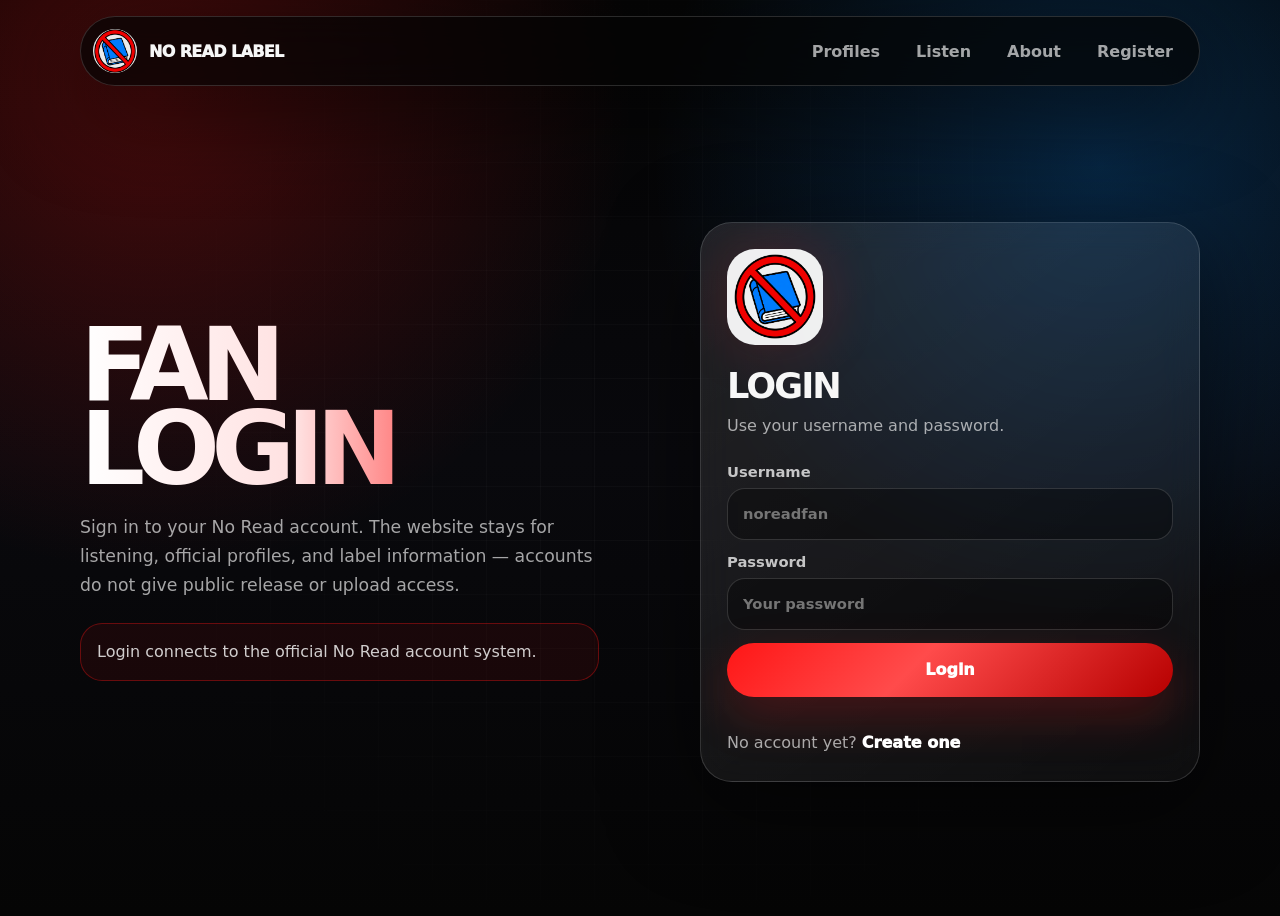
==== account.html @ b24e2988 "Initial commit" ====
<!DOCTYPE html>
<html lang="en">
<head>
  <meta charset="UTF-8">
  <meta name="viewport" content="width=device-width, initial-scale=1.0">
  <title>No Read Label — Account</title>
  <meta name="description" content="Your No Read Label fan account.">
  <link rel="stylesheet" href="auth.css">
</head>
<body>
  <div class="shell">
    <nav class="nav">
      <a class="brand" href="index.html"><img src="assets/no-read-logo.png" alt="No Read logo"><span>No Read Label</span></a>
      <div class="nav-links">
        <a href="index.html#profiles">Profiles</a>
        <a href="index.html#music">Listen</a>
        <a href="index.html#about">About</a>
        <a id="accountNavName" href="account.html">Account</a>
      </div>
    </nav>

    <main class="auth-wrap">
      <section class="hero">
        <h1><span>Your</span><span>Account</span></h1>
        <p>This account area is for fan identity only. No Read still does not give everyone access to release/upload tools.</p>
        <div class="notice">Account status is checked securely through the official No Read account system.</div>
      </section>

      <section class="card">
        <div class="card-head">
          <div class="logo-box"><img src="assets/no-read-logo.png" alt="No Read logo"></div>
          <h2>Profile</h2>
          <p id="subtitle">Checking your session...</p>
        </div>

        <div id="message" class="message show">Checking your account...</div>

        <div class="account-content">
          <div id="userCard" class="user-card"></div>
          <a class="button secondary" href="index.html#profiles">Open listening profiles</a>
          <button id="verifyBtn" type="button">Verify with server</button>
        <button id="logoutBtn" type="button">Logout</button>
        </div>
      </section>
    </main>
  </div>

  <script src="auth-client.browser.js?v=20260525-1"></script>
  <script>
    const message = document.getElementById('message');
    const subtitle = document.getElementById('subtitle');
    const userCard = document.getElementById('userCard');
    const logoutBtn = document.getElementById('logoutBtn');
    const verifyBtn = document.getElementById('verifyBtn');

    const showMessage = (text, type = '') => {
      message.textContent = text;
      message.className = `message show ${type}`;
    };

    const escapeHtml = (value) => String(value === undefined || value === null ? '' : value)
      .replace(/&/g, '&amp;')
      .replace(/</g, '&lt;')
      .replace(/>/g, '&gt;')
      .replace(/"/g, '&quot;')
      .replace(/'/g, '&#039;');

    const renderUser = (user, statusPayload) => {
      const safe = user && typeof user === 'object' ? user : {};
      const status = statusPayload && (statusPayload.status || statusPayload.state || statusPayload.authenticated);
      const rows = [
        ['Username', safe.username || safe.name || 'Unknown'],
        ['Email', safe.email || 'Not shown'],
        ['User ID', safe.id || safe.userId || safe._id || 'Not shown'],
        ['Status', status === undefined ? 'Logged in' : status]
      ];
      userCard.innerHTML = rows.map(([label, value]) => `
        <div class="user-row"><span>${escapeHtml(label)}</span><strong>${escapeHtml(value)}</strong></div>
      `).join('');
    };

    const loadAccount = async () => {
      const accountNavName = document.getElementById('accountNavName');
      const savedUser = window.NoReadAuth.getSavedUser();

      if (savedUser) {
        renderUser(savedUser, null);
        const name = window.NoReadAuth.getDisplayName() || savedUser.username || savedUser.name || 'Account';
        if (accountNavName) accountNavName.textContent = name;
        subtitle.textContent = 'Saved session found. Verifying...';
        showMessage('Checking your saved login...', '');
      }

      const state = await window.NoReadAuth.getSessionState({ verify: true });

      if (!state.loggedIn) {
        subtitle.textContent = 'You are not logged in.';
        userCard.innerHTML = '';
        showMessage('Please login first. Redirecting...', 'error');
        setTimeout(() => { window.location.href = 'login.html'; }, 700);
        return;
      }

      const user = state.user || savedUser || { username: 'Account' };
      renderUser(user, state.payload || null);
      const name = window.NoReadAuth.getDisplayName() || user.username || user.name || 'Account';
      if (accountNavName) accountNavName.textContent = name;
      subtitle.textContent = state.source === 'server' ? 'Server session verified.' : 'Saved login loaded.';
      showMessage(state.source === 'server' ? 'Logged in. Server session verified.' : 'Logged in from saved account data.', 'success');
    };

    const verifySession = async () => {
      verifyBtn.disabled = true;
      verifyBtn.textContent = 'Verifying...';
      try {
        const mePayload = await window.NoReadAuth.getAuthMe();
        let statusPayload = null;
        try { statusPayload = await window.NoReadAuth.getAuthStatus(); } catch (ignored) {}
        const user = window.NoReadAuth.extractAuthUser(mePayload, window.NoReadAuth.getSavedUser() || {});
        window.NoReadAuth.saveUser(user);
        renderUser(user, statusPayload);
        subtitle.textContent = 'Server session verified.';
        showMessage('Server session verified.', 'success');
      } catch (error) {
        showMessage(error && error.message ? error.message : 'Server verification failed.', 'error');
      } finally {
        verifyBtn.disabled = false;
        verifyBtn.textContent = 'Verify with server';
      }
    };

    verifyBtn.addEventListener('click', verifySession);

    logoutBtn.addEventListener('click', async () => {
      logoutBtn.disabled = true;
      logoutBtn.textContent = 'Logging out...';
      try { await window.NoReadAuth.logoutAccount(); }
      catch (ignored) { window.NoReadAuth.clearLocalSession(); }
      window.location.href = 'login.html';
    });

    loadAccount();
  </script>
</body>
</html>
---- auth.css ----
:root {
  --bg: #050505;
  --panel: rgba(255, 255, 255, 0.075);
  --panel-strong: rgba(255, 255, 255, 0.12);
  --text: #f7f7f7;
  --muted: rgba(247, 247, 247, 0.66);
  --line: rgba(255, 255, 255, 0.15);
  --red: #ff1616;
  --red-2: #b60000;
  --blue: #0c8cff;
  --blue-2: #005bd1;
  --shadow: 0 25px 90px rgba(0, 0, 0, 0.5);
}
* { box-sizing: border-box; margin: 0; padding: 0; }
html { min-height: 100%; }
body {
  min-height: 100vh;
  font-family: Inter, ui-sans-serif, system-ui, -apple-system, BlinkMacSystemFont, "Segoe UI", sans-serif;
  color: var(--text);
  background:
    radial-gradient(circle at 12% 10%, rgba(255, 22, 22, 0.25), transparent 30rem),
    radial-gradient(circle at 86% 18%, rgba(12, 140, 255, 0.24), transparent 28rem),
    linear-gradient(180deg, #050505 0%, #09090d 50%, #050505 100%);
}
body::before {
  content: "";
  position: fixed;
  inset: 0;
  pointer-events: none;
  background:
    linear-gradient(rgba(255,255,255,0.03) 1px, transparent 1px),
    linear-gradient(90deg, rgba(255,255,255,0.03) 1px, transparent 1px);
  background-size: 54px 54px;
  mask-image: radial-gradient(circle at center, black 0%, transparent 75%);
}
a { color: inherit; text-decoration: none; }
.shell { width: min(1120px, calc(100% - 28px)); margin: 0 auto; position: relative; z-index: 1; }
.nav {
  display: flex;
  align-items: center;
  justify-content: space-between;
  gap: 16px;
  margin-top: 16px;
  padding: 12px;
  border: 1px solid var(--line);
  border-radius: 999px;
  background: rgba(5, 5, 5, 0.72);
  backdrop-filter: blur(18px);
  box-shadow: var(--shadow);
}
.brand { display: flex; align-items: center; gap: 12px; font-weight: 1000; letter-spacing: -0.04em; text-transform: uppercase; }
.brand img { width: 44px; height: 44px; object-fit: contain; border-radius: 50%; background: rgba(255,255,255,0.92); }
.nav-links { display: flex; align-items: center; gap: 8px; }
.nav-links a { padding: 11px 14px; border-radius: 999px; color: var(--muted); font-weight: 800; }
.nav-links a:hover { color: #fff; background: var(--panel-strong); }
.auth-wrap { min-height: calc(100vh - 80px); display: grid; grid-template-columns: 0.95fr 1.05fr; align-items: center; gap: 28px; padding: 64px 0 52px; }
.hero h1 { font-size: clamp(3.4rem, 8vw, 7.4rem); line-height: 0.82; letter-spacing: -0.085em; text-transform: uppercase; }
.hero h1 span { display: block; background: linear-gradient(90deg, #fff, #ffe0e0 42%, #ff1616 84%); -webkit-background-clip: text; background-clip: text; color: transparent; }
.hero p { max-width: 590px; margin-top: 22px; color: var(--muted); line-height: 1.7; font-size: 1.08rem; }
.notice { margin-top: 22px; padding: 16px; border: 1px solid rgba(255, 22, 22, 0.35); border-radius: 22px; background: rgba(255, 22, 22, 0.075); color: rgba(255,255,255,0.8); line-height: 1.55; }
.card {
  width: min(500px, 100%);
  justify-self: end;
  border: 1px solid var(--line);
  border-radius: 32px;
  background: linear-gradient(145deg, rgba(255,255,255,0.10), rgba(255,255,255,0.035));
  backdrop-filter: blur(18px);
  box-shadow: var(--shadow);
  overflow: hidden;
}
.card-head { padding: 26px 26px 0; }
.logo-box { width: 96px; height: 96px; display: grid; place-items: center; border-radius: 28px; background: rgba(255,255,255,0.93); box-shadow: 0 0 55px rgba(255, 22, 22, 0.18); }
.logo-box img { width: 88%; height: 88%; object-fit: contain; }
.card h2 { margin-top: 20px; font-size: 2.2rem; letter-spacing: -0.055em; text-transform: uppercase; }
.card p { margin-top: 8px; color: var(--muted); line-height: 1.55; }
form, .account-content { display: grid; gap: 13px; padding: 24px 26px 26px; }
label { display: grid; gap: 8px; color: rgba(255,255,255,0.75); font-weight: 800; font-size: 0.92rem; }
input {
  width: 100%;
  min-height: 52px;
  border: 1px solid var(--line);
  border-radius: 18px;
  background: rgba(0,0,0,0.35);
  color: #fff;
  padding: 0 15px;
  outline: none;
  font: inherit;
}
input:focus { border-color: rgba(255, 22, 22, 0.62); box-shadow: 0 0 0 4px rgba(255, 22, 22, 0.11); }
button, .button {
  width: 100%;
  min-height: 54px;
  display: inline-flex;
  align-items: center;
  justify-content: center;
  gap: 10px;
  border: 0;
  border-radius: 999px;
  background: linear-gradient(135deg, var(--red), #ff4b4b 42%, var(--red-2));
  color: #fff;
  font: inherit;
  font-weight: 1000;
  cursor: pointer;
  box-shadow: 0 18px 48px rgba(255, 22, 22, 0.22);
}
button.secondary, .button.secondary { background: rgba(255,255,255,0.09); border: 1px solid var(--line); box-shadow: none; }
button:disabled { opacity: 0.6; cursor: not-allowed; }
.switch { padding: 0 26px 26px; color: var(--muted); line-height: 1.5; }
.switch a { color: #fff; font-weight: 1000; }
.message { display: none; margin: 0 26px 8px; padding: 14px; border-radius: 18px; border: 1px solid var(--line); background: rgba(0,0,0,0.28); color: rgba(255,255,255,0.82); line-height: 1.5; }
.message.show { display: block; }
.message.error { border-color: rgba(255,22,22,0.42); background: rgba(255,22,22,0.10); }
.message.success { border-color: rgba(12,140,255,0.42); background: rgba(12,140,255,0.10); }
.user-card { display: grid; gap: 12px; }
.user-row { display: flex; justify-content: space-between; gap: 14px; padding: 14px; border: 1px solid var(--line); border-radius: 18px; background: rgba(0,0,0,0.25); }
.user-row span { color: var(--muted); }
.user-row strong { text-align: right; overflow-wrap: anywhere; }
.server-line { margin-top: 14px; color: var(--muted); font-size: 0.9rem; overflow-wrap: anywhere; }
@media (max-width: 850px) {
  .auth-wrap { grid-template-columns: 1fr; padding-top: 42px; }
  .card { justify-self: stretch; width: 100%; }
  .nav { border-radius: 26px; align-items: flex-start; }
  .nav-links { display: grid; grid-auto-flow: column; overflow-x: auto; }
}
@media (max-width: 520px) {
  .hero h1 { font-size: clamp(3.15rem, 17vw, 4.8rem); }
  .nav-links a { padding: 10px; }
}
textarea, select {
  width: 100%;
  min-height: 52px;
  border: 1px solid var(--line);
  border-radius: 18px;
  background: rgba(0,0,0,0.35);
  color: #fff;
  padding: 14px 15px;
  outline: none;
  font: inherit;
}
textarea { min-height: 120px; resize: vertical; }
input[type="file"] { padding-top: 14px; }
.page-wrap { padding: 44px 0 64px; display: grid; gap: 22px; }
.page-title { display: grid; gap: 12px; }
.page-title h1 { font-size: clamp(2.7rem, 7vw, 6rem); line-height: .86; letter-spacing: -.075em; text-transform: uppercase; }
.page-title p { color: var(--muted); line-height: 1.65; max-width: 760px; }
.panel { border: 1px solid var(--line); border-radius: 30px; background: linear-gradient(145deg, rgba(255,255,255,.10), rgba(255,255,255,.035)); box-shadow: var(--shadow); padding: 22px; }
.grid { display: grid; gap: 16px; }
.grid.two { grid-template-columns: repeat(2, 1fr); }
.grid.three { grid-template-columns: repeat(3, 1fr); }
.song-card { display: grid; gap: 12px; padding: 16px; border: 1px solid var(--line); border-radius: 24px; background: rgba(0,0,0,.27); }
.song-cover { width: 100%; aspect-ratio: 1; border-radius: 20px; object-fit: cover; background: radial-gradient(circle at 30% 20%, rgba(255,22,22,.45), rgba(12,140,255,.20)), rgba(255,255,255,.07); }
.song-card h3 { font-size: 1.2rem; letter-spacing: -.03em; }
.song-card p, .muted { color: var(--muted); line-height: 1.55; }
.song-actions { display: flex; gap: 10px; flex-wrap: wrap; }
.song-actions button, .song-actions .button { width: auto; min-height: 44px; padding: 0 16px; }
.player-bar { position: sticky; bottom: 14px; z-index: 10; display: grid; gap: 12px; border: 1px solid var(--line); border-radius: 28px; background: rgba(5,5,5,.84); backdrop-filter: blur(18px); padding: 16px; box-shadow: var(--shadow); }
.player-meta { display: flex; justify-content: space-between; align-items: center; gap: 12px; flex-wrap: wrap; }
audio { width: 100%; }
.ad-box { display: none; border: 1px solid rgba(255,22,22,.35); border-radius: 20px; background: rgba(255,22,22,.09); padding: 14px; color: rgba(255,255,255,.86); }
.ad-box.show { display: block; }
.pill { display: inline-flex; align-items: center; gap: 8px; padding: 7px 10px; border-radius: 999px; background: rgba(255,255,255,.09); border: 1px solid var(--line); color: rgba(255,255,255,.78); font-size: .85rem; font-weight: 900; }
.banner { min-height: 210px; border-radius: 30px; background: radial-gradient(circle at 20% 20%, rgba(255,22,22,.36), transparent 25rem), radial-gradient(circle at 85% 15%, rgba(12,140,255,.3), transparent 20rem), rgba(255,255,255,.05); border: 1px solid var(--line); overflow: hidden; }
.banner img { width: 100%; height: 260px; object-fit: cover; display: block; }
.profile-head { display: flex; align-items: end; gap: 18px; margin-top: -54px; padding: 0 18px 18px; }
.profile-head img { width: 112px; height: 112px; border-radius: 32px; object-fit: cover; background: #fff; border: 4px solid #08080b; }
.admin-only { display: none; }
.admin-only.show { display: block; }
.table { display: grid; gap: 10px; }
.table-row { display: grid; grid-template-columns: 1.2fr .7fr .55fr auto; gap: 12px; align-items: center; padding: 12px; border: 1px solid var(--line); border-radius: 18px; background: rgba(0,0,0,.25); }
@media (max-width: 850px) { .grid.two, .grid.three { grid-template-columns: 1fr; } .table-row { grid-template-columns: 1fr; } .profile-head { align-items: start; flex-direction: column; } }
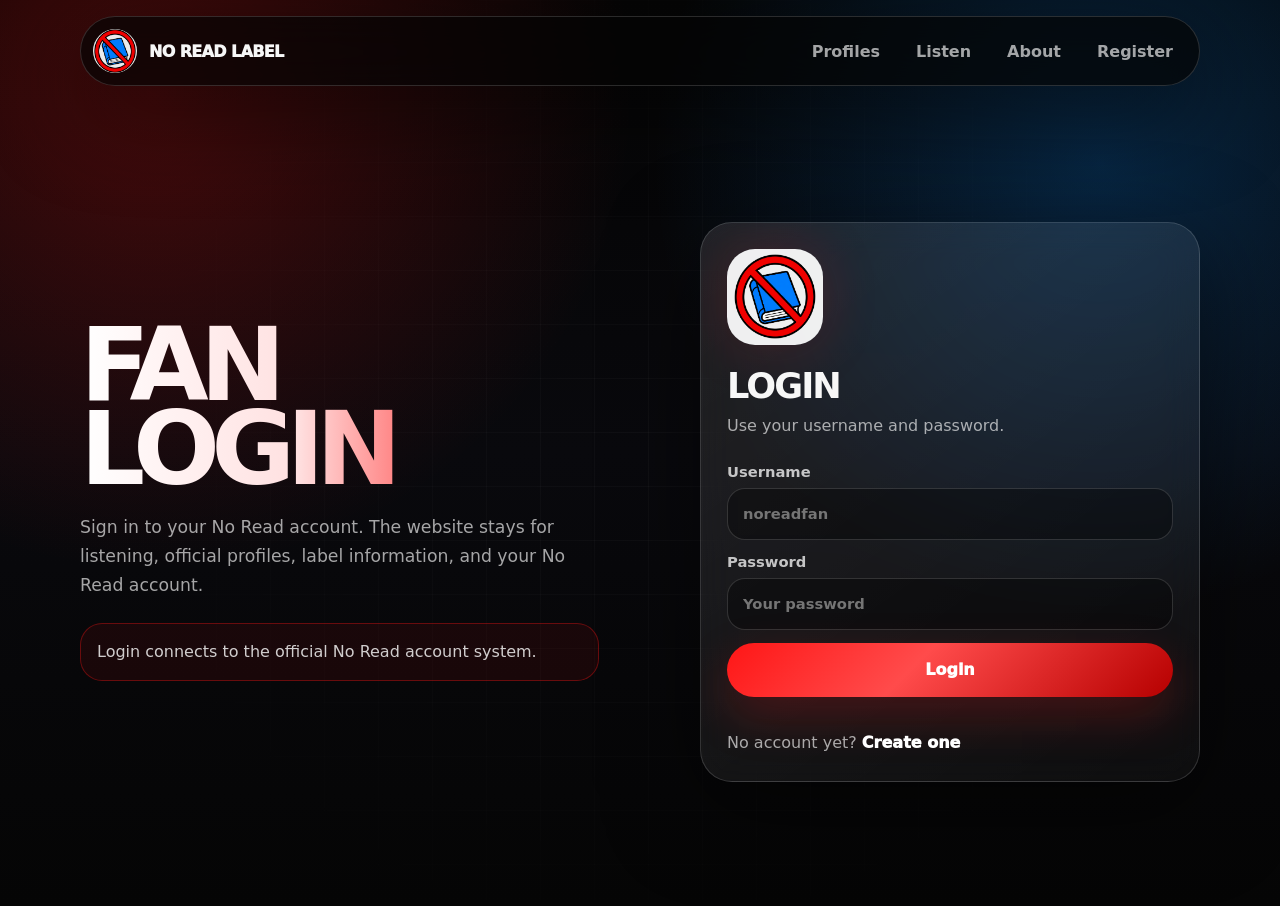
==== commit e085b8d0: "Refactor UI update with owner panel and settings improvements" ====
--- a/account.html
+++ b/account.html
@@ -5,7 +5,7 @@
   <meta name="viewport" content="width=device-width, initial-scale=1.0">
   <title>No Read Label — Account</title>
   <meta name="description" content="Your No Read Label fan account.">
-  <link rel="stylesheet" href="auth.css">
+  <link rel="stylesheet" href="auth.css?v=20260530-1">
 </head>
 <body>
   <div class="shell">
@@ -37,7 +37,7 @@
 
         <div class="account-content">
           <div id="userCard" class="user-card"></div>
-          <a class="button secondary" href="index.html#profiles">Open listening profiles</a>
+          <a class="button secondary" href="music.html">Open music player</a><a class="button secondary" href="settings.html">Profile settings</a><a class="button secondary" id="artistPageButton" href="artist.html" style="display:none">Open artist page</a><a class="button secondary" id="ownerPanelButton" href="owner-panel.html" style="display:none">Owner panel</a>
           <button id="verifyBtn" type="button">Verify with server</button>
         <button id="logoutBtn" type="button">Logout</button>
         </div>
@@ -45,7 +45,7 @@
     </main>
   </div>
 
-  <script src="auth-client.browser.js?v=20260525-1"></script>
+  <script src="auth-client.browser.js?v=20260530-1"></script>
   <script>
     const message = document.getElementById('message');
     const subtitle = document.getElementById('subtitle');
@@ -72,6 +72,7 @@
         ['Username', safe.username || safe.name || 'Unknown'],
         ['Email', safe.email || 'Not shown'],
         ['User ID', safe.id || safe.userId || safe._id || 'Not shown'],
+        ['Role(s)', (Array.isArray(safe.roles) ? safe.roles.join(', ') : (safe.role || 'user'))],
         ['Status', status === undefined ? 'Logged in' : status]
       ];
       userCard.innerHTML = rows.map(([label, value]) => `
@@ -105,6 +106,14 @@
       renderUser(user, state.payload || null);
       const name = window.NoReadAuth.getDisplayName() || user.username || user.name || 'Account';
       if (accountNavName) accountNavName.textContent = name;
+      const artistButton = document.getElementById('artistPageButton');
+      const username = user.username || user.name;
+      if (artistButton && username && window.NoReadAuth.hasAnyRole(['artist','staff','moderator','admin','owner'], user)) {
+        artistButton.style.display = 'inline-flex';
+        artistButton.href = `artist.html?username=${encodeURIComponent(username)}`;
+      }
+      const ownerButton = document.getElementById('ownerPanelButton');
+      if (ownerButton && window.NoReadAuth.hasAnyRole(['admin','owner'], user)) ownerButton.style.display = 'inline-flex';
       subtitle.textContent = state.source === 'server' ? 'Server session verified.' : 'Saved login loaded.';
       showMessage(state.source === 'server' ? 'Logged in. Server session verified.' : 'Logged in from saved account data.', 'success');
     };
--- a/auth.css
+++ b/auth.css
@@ -168,3 +168,112 @@
 .table { display: grid; gap: 10px; }
 .table-row { display: grid; grid-template-columns: 1.2fr .7fr .55fr auto; gap: 12px; align-items: center; padding: 12px; border: 1px solid var(--line); border-radius: 18px; background: rgba(0,0,0,.25); }
 @media (max-width: 850px) { .grid.two, .grid.three { grid-template-columns: 1fr; } .table-row { grid-template-columns: 1fr; } .profile-head { align-items: start; flex-direction: column; } }
+
+
+/* No Read 20260530 UI update */
+.section-kicker { color:#ffb8b8; font-size:.82rem; font-weight:1000; letter-spacing:.14em; text-transform:uppercase; }
+.mini-title { font-size: clamp(1.5rem, 4vw, 3rem); letter-spacing:-.055em; text-transform:uppercase; margin-bottom:12px; }
+.listen-page { overflow-x:hidden; }
+.listen-shell { width:min(1320px, calc(100% - 28px)); margin:0 auto; min-height:100vh; display:grid; grid-template-columns:260px 1fr; gap:18px; padding:16px 0 120px; position:relative; z-index:1; }
+.listen-sidebar { position:sticky; top:16px; height:calc(100vh - 32px); border:1px solid var(--line); border-radius:30px; background:rgba(5,5,5,.72); backdrop-filter:blur(18px); box-shadow:var(--shadow); padding:16px; display:flex; flex-direction:column; gap:18px; }
+.listen-brand { padding:8px; }
+.listen-menu { display:grid; gap:8px; }
+.listen-menu a { padding:13px 14px; border-radius:18px; color:var(--muted); font-weight:900; }
+.listen-menu a:hover, .listen-menu a.active { background:rgba(255,255,255,.10); color:#fff; }
+.sidebar-card { margin-top:auto; padding:16px; border:1px solid var(--line); border-radius:22px; background:rgba(255,255,255,.06); }
+.sidebar-card p { color:var(--muted); line-height:1.5; margin-top:8px; }
+.listen-main { display:grid; gap:18px; }
+.listen-topbar { display:flex; align-items:center; justify-content:space-between; gap:16px; }
+.listen-topbar h1 { font-size:clamp(3rem, 8vw, 6.5rem); line-height:.82; letter-spacing:-.08em; text-transform:uppercase; }
+.top-account { width:auto; padding:0 18px; }
+.listen-hero { display:grid; grid-template-columns:1fr minmax(260px, 420px); align-items:end; gap:18px; }
+.listen-hero h2 { margin-top:14px; font-size:clamp(2rem, 4vw, 4.4rem); line-height:.94; letter-spacing:-.065em; text-transform:uppercase; }
+.listen-search { display:grid; gap:12px; }
+.spotify-layout { display:grid; grid-template-columns:1fr 330px; gap:18px; align-items:start; }
+.song-table-panel { padding:14px; }
+.table-head, .song-row { display:grid; grid-template-columns:40px minmax(220px, 1.7fr) minmax(120px, .8fr) 90px 56px; gap:14px; align-items:center; }
+.table-head { color:var(--muted); font-size:.82rem; font-weight:900; padding:10px 12px; border-bottom:1px solid var(--line); }
+.song-list { display:grid; }
+.song-row { padding:10px 12px; border-radius:16px; }
+.song-row:hover { background:rgba(255,255,255,.075); }
+.song-index { color:var(--muted); font-weight:900; }
+.song-title-cell { display:flex; align-items:center; gap:12px; min-width:0; }
+.song-title-cell img { width:52px; height:52px; border-radius:12px; object-fit:cover; background:rgba(255,255,255,.10); }
+.song-title-cell small { display:block; color:var(--muted); margin-top:3px; }
+.play-round { width:44px; min-height:44px; border-radius:50%; padding:0; }
+.lyrics-toggle { width:auto; min-height:40px; padding:0 12px; }
+.now-card { position:sticky; top:16px; display:grid; gap:12px; }
+.now-card img { width:100%; aspect-ratio:1; object-fit:cover; border-radius:24px; background:rgba(255,255,255,.09); }
+.now-card h3 { font-size:1.5rem; letter-spacing:-.04em; }
+.spotify-player { position:fixed; left:50%; transform:translateX(-50%); width:min(1320px, calc(100% - 28px)); bottom:14px; }
+.empty-list { padding:22px; }
+.owner-heading { display:flex; align-items:center; justify-content:space-between; gap:12px; }
+.owner-heading button { width:auto; padding:0 18px; }
+.owner-row { grid-template-columns:1fr .7fr .4fr auto; }
+.media-editor-grid { display:grid; grid-template-columns:1fr 1fr; gap:18px; }
+.size-hint { font-size:.88rem; margin-top:8px; }
+.cropper { gap:12px; margin-top:12px; }
+.cropper canvas { width:320px; max-width:100%; aspect-ratio:1; border-radius:22px; border:1px solid var(--line); background:#111; cursor:grab; touch-action:none; }
+.cropper canvas:active { cursor:grabbing; }
+.banner-preview { min-height:148px; border:1px dashed rgba(255,255,255,.26); border-radius:22px; display:grid; place-items:center; color:var(--muted); overflow:hidden; background:rgba(0,0,0,.22); margin-top:12px; }
+.banner-preview img { width:100%; height:180px; object-fit:cover; display:block; }
+.url-details { border:1px solid var(--line); border-radius:20px; padding:14px; background:rgba(0,0,0,.18); }
+.url-details summary { cursor:pointer; font-weight:900; color:rgba(255,255,255,.82); }
+.check-row { display:flex; align-items:center; gap:10px; }
+.check-row input { width:auto; min-height:auto; }
+@media (max-width:1000px) { .listen-shell, .spotify-layout, .listen-hero, .media-editor-grid { grid-template-columns:1fr; } .listen-sidebar { position:relative; height:auto; } .listen-menu { grid-template-columns:repeat(3,1fr); } .now-card { position:relative; top:auto; } .table-head { display:none; } .song-row { grid-template-columns:32px 1fr 54px; } .song-row > div:nth-of-type(2), .lyrics-toggle { display:none; } }
+@media (max-width:600px) { .listen-menu { grid-template-columns:1fr 1fr; } .spotify-player { bottom:8px; width:calc(100% - 16px); } .owner-row { grid-template-columns:1fr; } }
+
+/* No Read 20260530-2 listening + playlist cleanup */
+html, body { min-height: 100%; overflow-y: auto; }
+.listen-page { padding-bottom: 150px; }
+.listen-shell { padding-bottom: 220px; }
+.music-topbar { align-items: end; display:grid; grid-template-columns: minmax(220px, .72fr) minmax(280px, 1fr) auto; }
+.top-search-wrap { display:grid; gap:8px; min-width:0; }
+.search-label { color:var(--muted); font-size:.82rem; text-transform:uppercase; letter-spacing:.12em; }
+.top-search-box { display:grid; grid-template-columns:1fr auto; gap:10px; padding:8px; border:1px solid var(--line); border-radius:999px; background:rgba(0,0,0,.30); }
+.top-search-box input { min-height:42px; border:0; background:transparent; box-shadow:none; }
+.top-search-box button { width:auto; min-height:42px; padding:0 18px; box-shadow:none; }
+.improved-listen-layout { grid-template-columns: minmax(0, 1fr) 250px; }
+.compact-now-card { padding:14px; gap:10px; align-self:start; }
+.compact-now-card img { border-radius:18px; }
+.compact-now-card h3 { font-size:1.16rem; }
+.compact-now-card .pill { width:max-content; }
+.table-head, .improved-song-row { grid-template-columns:40px minmax(220px, 1.7fr) minmax(120px,.75fr) 82px 44px 50px; }
+.playlist-add-button { width:40px; min-height:40px; border-radius:50%; padding:0; box-shadow:none; }
+.compact-player { min-height:auto; padding:10px 12px; grid-template-columns: minmax(260px, .65fr) 1fr; align-items:center; gap:14px; }
+.compact-player audio { height:38px; }
+.compact-player-meta { justify-content:start; flex-wrap:nowrap; min-width:0; }
+.bottom-cover { width:48px; height:48px; border-radius:12px; object-fit:cover; background:rgba(255,255,255,.10); flex:0 0 auto; }
+.bottom-song-text { min-width:0; }
+.bottom-song-text strong, .bottom-song-text p { display:block; overflow:hidden; text-overflow:ellipsis; white-space:nowrap; max-width:340px; }
+.sidebar-title-row { display:flex; align-items:center; justify-content:space-between; gap:10px; }
+.mini-icon-button { width:34px; min-height:34px; padding:0; border-radius:50%; box-shadow:none; }
+.playlist-form { gap:8px; margin-top:12px; }
+.playlist-form input { min-height:42px; border-radius:14px; }
+.playlist-form button { min-height:42px; }
+.playlist-list { display:grid; gap:8px; margin-top:12px; }
+.playlist-item { width:100%; min-height:auto; padding:11px 12px; border-radius:16px; background:rgba(255,255,255,.07); border:1px solid var(--line); box-shadow:none; justify-content:space-between; color:#fff; }
+.playlist-item.active, .playlist-item:hover { background:rgba(255,255,255,.13); }
+.playlist-item small { color:var(--muted); }
+.playlist-item.show-all { background:rgba(255,22,22,.12); }
+@media (max-width:1000px) {
+  .music-topbar { grid-template-columns:1fr; align-items:start; }
+  .improved-listen-layout { grid-template-columns:1fr; }
+  .compact-now-card { display:grid; grid-template-columns:88px 1fr auto; align-items:center; }
+  .compact-now-card img { width:88px; height:88px; }
+  .compact-now-card .ad-box { grid-column:1 / -1; }
+  .table-head, .improved-song-row { grid-template-columns:34px 1fr 44px 50px; }
+  .improved-song-row > div:nth-of-type(2), .improved-song-row .lyrics-toggle { display:none; }
+  .compact-player { grid-template-columns:1fr; }
+  .bottom-song-text strong, .bottom-song-text p { max-width:52vw; }
+}
+@media (max-width:600px) {
+  .listen-page { padding-bottom:190px; }
+  .listen-shell { padding-bottom:250px; }
+  .top-search-box { grid-template-columns:1fr; border-radius:22px; }
+  .compact-now-card { grid-template-columns:70px 1fr; }
+  .compact-now-card img { width:70px; height:70px; }
+  .compact-now-card .pill { grid-column:1 / -1; }
+  .bottom-cover { width:42px; height:42px; }
+}
